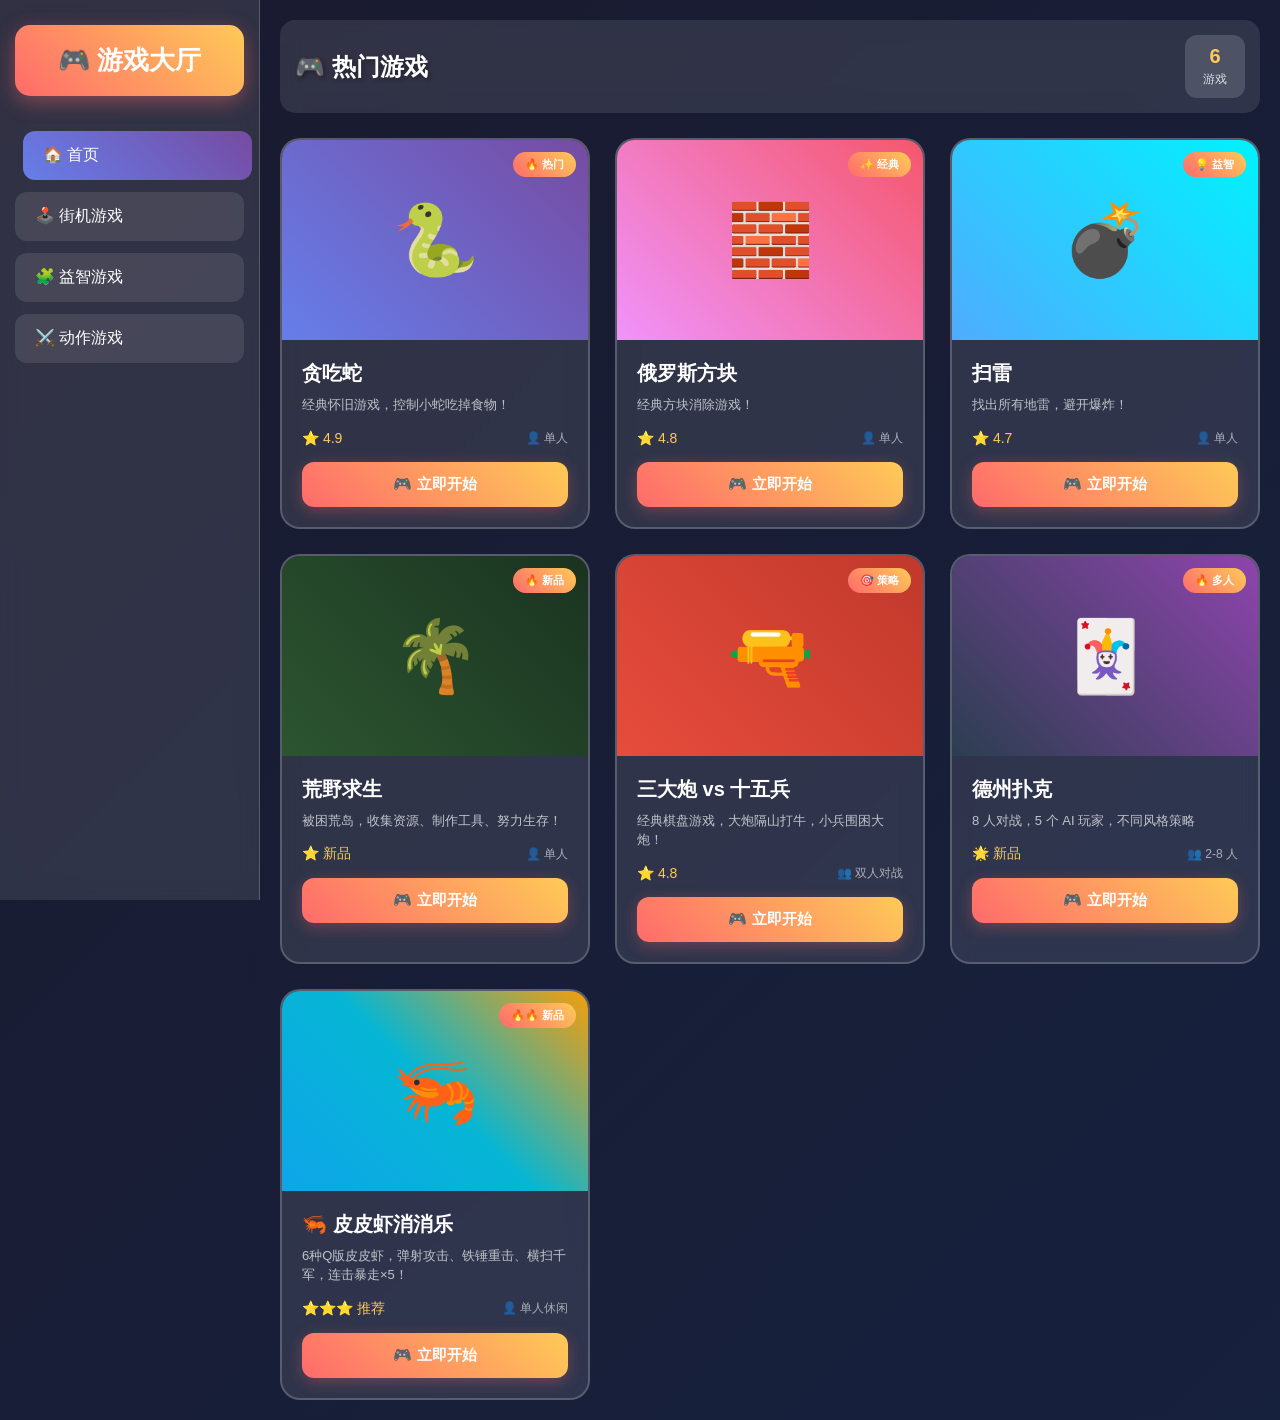
==== src/main/resources/static/index.html @ 5acffb3a "🦐 游戏大厅项目初始化 - Spring Boot 静态资源服务（8080端口） - 包含：炮弹大战、扑克、扫雷、贪吃蛇、生存模式、俄罗斯方块、皮皮虾消消乐 - 皮皮虾消消乐（mantis-shrim" ====
<!DOCTYPE html>
<html lang="zh-CN">
<head>
    <meta charset="UTF-8">
    <meta name="viewport" content="width=device-width, initial-scale=1.0, maximum-scale=1.0, user-scalable=no">
    <meta name="apple-mobile-web-app-capable" content="yes">
    <meta name="mobile-web-app-capable" content="yes">
    <title>🎮 游戏大厅</title>
    <style>
        * {
            margin: 0;
            padding: 0;
            box-sizing: border-box;
            -webkit-tap-highlight-color: transparent;
        }

        body {
            font-family: -apple-system, BlinkMacSystemFont, 'Segoe UI', 'Microsoft YaHei', sans-serif;
            background: linear-gradient(135deg, #1a1a2e 0%, #16213e 100%);
            min-height: 100vh;
            display: flex;
            overflow-x: hidden;
        }

        /* 移动端导航 */
        .mobile-nav {
            display: none;
            position: fixed;
            top: 0;
            left: 0;
            right: 0;
            background: rgba(26, 26, 46, 0.98);
            padding: 15px 20px;
            z-index: 100;
            box-shadow: 0 2px 20px rgba(0, 0, 0, 0.3);
        }

        .mobile-nav .logo {
            font-size: 22px;
            font-weight: bold;
            color: #fff;
            text-align: center;
        }

        /* 左侧导航栏 */
        .sidebar {
            width: 260px;
            background: rgba(255, 255, 255, 0.1);
            backdrop-filter: blur(10px);
            padding: 25px 15px;
            border-right: 1px solid rgba(255, 255, 255, 0.2);
            height: 100vh;
            position: sticky;
            top: 0;
            overflow-y: auto;
        }

        .logo {
            font-size: 26px;
            font-weight: bold;
            color: #fff;
            text-align: center;
            margin-bottom: 35px;
            padding: 18px;
            background: linear-gradient(45deg, #ff6b6b, #feca57);
            border-radius: 15px;
            box-shadow: 0 6px 20px rgba(255, 107, 107, 0.4);
        }

        .nav-menu {
            list-style: none;
        }

        .nav-menu li {
            margin-bottom: 12px;
        }

        .nav-menu a {
            display: flex;
            align-items: center;
            padding: 14px 20px;
            color: #fff;
            text-decoration: none;
            border-radius: 12px;
            transition: all 0.3s ease;
            background: rgba(255, 255, 255, 0.1);
            font-size: 16px;
        }

        .nav-menu a:hover,
        .nav-menu a.active {
            background: linear-gradient(45deg, #667eea, #764ba2);
            transform: translateX(8px);
        }

        /* 右侧游戏区 */
        .game-area {
            flex: 1;
            padding: 20px;
            overflow-y: auto;
        }

        .page-header {
            display: flex;
            justify-content: space-between;
            align-items: center;
            margin-bottom: 25px;
            padding: 15px;
            background: rgba(255, 255, 255, 0.1);
            backdrop-filter: blur(10px);
            border-radius: 15px;
        }

        .page-title {
            color: #fff;
            font-size: 24px;
            text-shadow: 2px 2px 4px rgba(0, 0, 0, 0.3);
        }

        .game-stats {
            display: flex;
            gap: 15px;
        }

        .stat-item {
            background: rgba(255, 255, 255, 0.15);
            padding: 10px 18px;
            border-radius: 12px;
            color: #fff;
            text-align: center;
        }

        .stat-value {
            font-size: 20px;
            font-weight: bold;
            color: #feca57;
        }

        .stat-label {
            font-size: 12px;
            opacity: 0.8;
            margin-top: 3px;
        }

        .games-grid {
            display: grid;
            grid-template-columns: repeat(auto-fill, minmax(300px, 1fr));
            gap: 25px;
        }

        .game-card {
            background: rgba(255, 255, 255, 0.1);
            backdrop-filter: blur(10px);
            border-radius: 20px;
            overflow: hidden;
            transition: all 0.4s ease;
            border: 2px solid rgba(255, 255, 255, 0.2);
            cursor: pointer;
            position: relative;
        }

        .game-card:hover {
            transform: translateY(-10px);
            box-shadow: 0 15px 40px rgba(0, 0, 0, 0.3);
        }

        .game-thumbnail {
            width: 100%;
            height: 200px;
            background: linear-gradient(45deg, #667eea, #764ba2);
            display: flex;
            align-items: center;
            justify-content: center;
            font-size: 70px;
            position: relative;
        }

        .game-badge {
            position: absolute;
            top: 12px;
            right: 12px;
            background: linear-gradient(45deg, #ff6b6b, #feca57);
            color: #fff;
            padding: 5px 12px;
            border-radius: 15px;
            font-size: 11px;
            font-weight: bold;
        }

        .game-info {
            padding: 20px;
        }

        .game-name {
            color: #fff;
            font-size: 20px;
            font-weight: bold;
            margin-bottom: 8px;
        }

        .game-desc {
            color: rgba(255, 255, 255, 0.7);
            font-size: 13px;
            line-height: 1.5;
            margin-bottom: 15px;
        }

        .game-meta {
            display: flex;
            justify-content: space-between;
            align-items: center;
            margin-bottom: 15px;
        }

        .game-rating {
            display: flex;
            align-items: center;
            gap: 4px;
            color: #feca57;
            font-size: 14px;
        }

        .game-players {
            color: rgba(255, 255, 255, 0.6);
            font-size: 12px;
        }

        .play-btn {
            width: 100%;
            padding: 13px;
            background: linear-gradient(45deg, #ff6b6b, #feca57);
            color: #fff;
            border: none;
            border-radius: 12px;
            cursor: pointer;
            font-size: 15px;
            font-weight: bold;
            transition: all 0.3s ease;
            box-shadow: 0 4px 15px rgba(255, 107, 107, 0.3);
        }

        .play-btn:active {
            transform: scale(0.98);
        }

        /* 游戏窗口 - 全屏效果 */
        .game-window {
            display: none;
            position: fixed;
            top: 0;
            left: 0;
            width: 100vw;
            height: 100vh;
            background: rgba(0, 0, 0, 0.98);
            z-index: 9999;
            justify-content: center;
            align-items: center;
            flex-direction: column;
            padding: 0;
            overflow: hidden;
        }

        .game-window.active {
            display: flex;
            animation: fadeIn 0.3s ease;
        }

        @keyframes fadeIn {
            from { opacity: 0; }
            to { opacity: 1; }
        }

        .game-frame {
            background: #000;
            border-radius: 0;
            padding: 0;
            width: 100%;
            height: 100%;
            max-width: 100%;
            max-height: 100vh;
            overflow: hidden;
            display: flex;
            flex-direction: column;
        }

        .game-header {
            display: flex;
            justify-content: space-between;
            align-items: center;
            padding: 15px 25px;
            background: linear-gradient(90deg, rgba(102, 126, 234, 0.9), rgba(118, 75, 162, 0.9));
            backdrop-filter: blur(10px);
            border-bottom: 2px solid rgba(255, 255, 255, 0.1);
        }

        .game-title {
            color: #fff;
            font-size: 24px;
            font-weight: bold;
            text-shadow: 0 2px 10px rgba(0, 0, 0, 0.5);
        }

        .close-btn {
            padding: 12px 35px;
            background: linear-gradient(45deg, #ff6b6b, #ee5a6f);
            color: #fff;
            border: none;
            border-radius: 25px;
            cursor: pointer;
            font-size: 16px;
            font-weight: bold;
            box-shadow: 0 4px 15px rgba(255, 107, 107, 0.4);
            transition: all 0.3s ease;
        }

        .close-btn:hover {
            transform: translateY(-2px);
            box-shadow: 0 6px 20px rgba(255, 107, 107, 0.6);
        }

        .close-btn:active {
            transform: scale(0.95);
        }

        /* 移动端虚拟按键 */
        .mobile-controls {
            display: none;
            position: fixed;
            bottom: 20px;
            left: 50%;
            transform: translateX(-50%);
            padding: 20px;
            background: rgba(0, 0, 0, 0.5);
            backdrop-filter: blur(10px);
            z-index: 100;
            border-radius: 20px;
            margin-bottom: 20px;
        }

        .mobile-controls.active {
            display: block;
        }

        .control-pad {
            display: grid;
            grid-template-columns: repeat(3, 60px);
            grid-template-rows: repeat(2, 60px);
            gap: 10px;
            justify-content: center;
            margin: 0 auto;
        }

        .control-btn {
            width: 60px;
            height: 60px;
            background: rgba(255, 255, 255, 0.2);
            border: 2px solid rgba(255, 255, 255, 0.3);
            border-radius: 15px;
            color: #fff;
            font-size: 24px;
            display: flex;
            justify-content: center;
            align-items: center;
            cursor: pointer;
            user-select: none;
            -webkit-user-select: none;
        }

        .control-btn:active {
            background: rgba(255, 255, 255, 0.4);
            transform: scale(0.95);
        }

        .control-btn.up { grid-column: 2; grid-row: 1; }
        .control-btn.left { grid-column: 1; grid-row: 2; }
        .control-btn.down { grid-column: 2; grid-row: 2; }
        .control-btn.right { grid-column: 3; grid-row: 2; }

        /* 响应式设计 */
        @media (max-width: 768px) {
            .sidebar {
                display: none;
            }

            .mobile-nav {
                display: block;
            }

            .game-area {
                padding: 15px;
                margin-top: 60px;
            }

            .page-header {
                flex-direction: column;
                gap: 15px;
                text-align: center;
            }

            .page-title {
                font-size: 20px;
            }

            .games-grid {
                grid-template-columns: 1fr;
                gap: 20px;
            }

            .game-thumbnail {
                height: 180px;
                font-size: 60px;
            }

            .game-window {
                padding: 10px;
            }

            .game-frame {
                padding: 10px;
                border-radius: 10px;
            }

            canvas {
                max-width: 100% !important;
                height: auto !important;
            }
        }

        /* 滚动条美化 */
        ::-webkit-scrollbar {
            width: 6px;
        }

        ::-webkit-scrollbar-track {
            background: rgba(255, 255, 255, 0.1);
        }

        ::-webkit-scrollbar-thumb {
            background: linear-gradient(45deg, #667eea, #764ba2);
            border-radius: 3px;
        }
    </style>
</head>
<body>
    <!-- 移动端顶部导航 -->
    <div class="mobile-nav">
        <div class="logo">🎮 游戏大厅</div>
    </div>

    <!-- 左侧导航栏 -->
    <div class="sidebar">
        <div class="logo">🎮 游戏大厅</div>
        <ul class="nav-menu">
            <li><a href="#" class="active">🏠 首页</a></li>
            <li><a href="#">🕹️ 街机游戏</a></li>
            <li><a href="#">🧩 益智游戏</a></li>
            <li><a href="#">⚔️ 动作游戏</a></li>
        </ul>
    </div>

    <!-- 右侧游戏区 -->
    <div class="game-area">
        <div class="page-header">
            <h1 class="page-title">🎮 热门游戏</h1>
            <div class="game-stats">
                <div class="stat-item">
                    <div class="stat-value">6</div>
                    <div class="stat-label">游戏</div>
                </div>
            </div>
        </div>

        <div class="games-grid">
            <!-- 贪吃蛇 -->
            <div class="game-card snake-card">
                <div class="game-thumbnail">🐍</div>
                <span class="game-badge">🔥 热门</span>
                <div class="game-info">
                    <div class="game-name">贪吃蛇</div>
                    <div class="game-desc">经典怀旧游戏，控制小蛇吃掉食物！</div>
                    <div class="game-meta">
                        <div class="game-rating">⭐ 4.9</div>
                        <div class="game-players">👤 单人</div>
                    </div>
                    <button class="play-btn" onclick="openGame('snake')">🎮 立即开始</button>
                </div>
            </div>

            <!-- 俄罗斯方块 -->
            <div class="game-card tetris-card">
                <div class="game-thumbnail" style="background: linear-gradient(45deg, #f093fb, #f5576c);">🧱</div>
                <span class="game-badge">✨ 经典</span>
                <div class="game-info">
                    <div class="game-name">俄罗斯方块</div>
                    <div class="game-desc">经典方块消除游戏！</div>
                    <div class="game-meta">
                        <div class="game-rating">⭐ 4.8</div>
                        <div class="game-players">👤 单人</div>
                    </div>
                    <button class="play-btn" onclick="openGame('tetris')">🎮 立即开始</button>
                </div>
            </div>

            <!-- 扫雷 -->
            <div class="game-card minesweeper-card">
                <div class="game-thumbnail" style="background: linear-gradient(45deg, #4facfe, #00f2fe);">💣</div>
                <span class="game-badge">💡 益智</span>
                <div class="game-info">
                    <div class="game-name">扫雷</div>
                    <div class="game-desc">找出所有地雷，避开爆炸！</div>
                    <div class="game-meta">
                        <div class="game-rating">⭐ 4.7</div>
                        <div class="game-players">👤 单人</div>
                    </div>
                    <button class="play-btn" onclick="openGame('minesweeper')">🎮 立即开始</button>
                </div>
            </div>

            <!-- 荒野求生 -->
            <div class="game-card survival-card">
                <div class="game-thumbnail" style="background: linear-gradient(45deg, #2c5530, #1a3320);">🌴</div>
                <span class="game-badge">🔥 新品</span>
                <div class="game-info">
                    <div class="game-name">荒野求生</div>
                    <div class="game-desc">被困荒岛，收集资源、制作工具、努力生存！</div>
                    <div class="game-meta">
                        <div class="game-rating">⭐ 新品</div>
                        <div class="game-players">👤 单人</div>
                    </div>
                    <button class="play-btn" onclick="openGame('survival')">🎮 立即开始</button>
                </div>
            </div>

            <!-- 三大炮 vs 十五兵 -->
            <div class="game-card cannon-card">
                <div class="game-thumbnail" style="background: linear-gradient(45deg, #e74c3c, #c0392b);">🔫</div>
                <span class="game-badge">🎯 策略</span>
                <div class="game-info">
                    <div class="game-name">三大炮 vs 十五兵</div>
                    <div class="game-desc">经典棋盘游戏，大炮隔山打牛，小兵围困大炮！</div>
                    <div class="game-meta">
                        <div class="game-rating">⭐ 4.8</div>
                        <div class="game-players">👥 双人对战</div>
                    </div>
                    <button class="play-btn" onclick="openGame('cannon')">🎮 立即开始</button>
                </div>
            </div>

            <!-- 德州扑克 -->
            <div class="game-card poker-card">
                <div class="game-thumbnail" style="background: linear-gradient(45deg, #2c3e50, #8e44ad);">🃏</div>
                <span class="game-badge">🔥 多人</span>
                <div class="game-info">
                    <div class="game-name">德州扑克</div>
                    <div class="game-desc">8 人对战，5 个 AI 玩家，不同风格策略</div>
                    <div class="game-meta">
                        <div class="game-rating">🌟 新品</div>
                        <div class="game-players">👥 2-8 人</div>
                    </div>
                    <button class="play-btn" onclick="openGame('poker')">🎮 立即开始</button>
                </div>
            </div>

            <!-- 皮皮虾消消乐 -->
            <div class="game-card shrimp-card">
                <div class="game-thumbnail" style="background: linear-gradient(45deg, #0ea5e9, #06b6d4, #f59e0b);">🦐</div>
                <span class="game-badge">🔥🔥 新品</span>
                <div class="game-info">
                    <div class="game-name">🦐 皮皮虾消消乐</div>
                    <div class="game-desc">6种Q版皮皮虾，弹射攻击、铁锤重击、横扫千军，连击暴走×5！</div>
                    <div class="game-meta">
                        <div class="game-rating">⭐⭐⭐ 推荐</div>
                        <div class="game-players">👤 单人休闲</div>
                    </div>
                    <button class="play-btn" onclick="openGame('shrimp')">🎮 立即开始</button>
                </div>
            </div>
        </div>
    </div>

    <!-- 三大炮游戏窗口 -->
    <div class="game-window" id="cannonWindow">
        <div class="game-frame">
            <div class="game-header">
                <div class="game-title">🔫 三大炮 vs 十五兵</div>
                <button class="close-btn" onclick="closeGame('cannon')">退出</button>
            </div>
            <iframe src="cannon.html" style="width: 100%; height: calc(100% - 70px); border: none; flex: 1;"></iframe>
        </div>
    </div>

    <!-- 贪吃蛇游戏窗口 -->
    <div class="game-window" id="snakeWindow">
        <div class="game-frame">
            <div class="game-header">
                <div class="game-title">🐍 贪吃蛇</div>
                <button class="close-btn" onclick="closeGame('snake')">退出</button>
            </div>
            <div style="display: flex; justify-content: space-around; padding: 15px; background: rgba(102, 126, 234, 0.3);">
                <div style="color: #fff; font-size: 18px;">得分：<span id="snakeScore" style="color: #feca57; font-weight: bold;">0</span></div>
                <div style="color: #fff; font-size: 18px;">关卡：<span id="snakeLevel" style="color: #5f27cd; font-weight: bold;">1</span></div>
                <button onclick="startSnakeGame()" style="padding: 8px 20px; background: linear-gradient(45deg, #feca57, #ff9f43); border: none; border-radius: 20px; color: #fff; font-weight: bold; cursor: pointer;">▶️ 开始</button>
            </div>
            <div style="flex: 1; display: flex; justify-content: center; align-items: center; overflow: hidden;">
                <canvas id="snakeCanvas" width="400" height="500"></canvas>
            </div>
            <div class="mobile-controls" id="snakeControls">
                <div class="control-pad">
                    <div class="control-btn up" onclick="snakeControl('up')">⬆️</div>
                    <div class="control-btn left" onclick="snakeControl('left')">⬅️</div>
                    <div class="control-btn down" onclick="snakeControl('down')">⬇️</div>
                    <div class="control-btn right" onclick="snakeControl('right')">➡️</div>
                </div>
            </div>
        </div>
    </div>

    <!-- 俄罗斯方块游戏窗口 -->
    <div class="game-window" id="tetrisWindow">
        <div class="game-frame">
            <div class="game-header">
                <div class="game-title">🧱 俄罗斯方块</div>
                <button class="close-btn" onclick="closeGame('tetris')">退出</button>
            </div>
            <iframe src="tetris.html" style="width: 100%; max-width: 400px; height: 600px; border: none;"></iframe>
        </div>
    </div>

    <!-- 扫雷游戏窗口 -->
    <div class="game-window" id="minesweeperWindow">
        <div class="game-frame">
            <div class="game-header">
                <div class="game-title">💣 扫雷</div>
                <button class="close-btn" onclick="closeGame('minesweeper')">退出</button>
            </div>
            <iframe src="minesweeper.html" style="width: 100%; max-width: 500px; height: 650px; border: none;"></iframe>
        </div>
    </div>

    <!-- 荒野求生游戏窗口 -->
    <div class="game-window" id="survivalWindow">
        <div class="game-frame">
            <div class="game-header">
                <div class="game-title">🌴 荒野求生</div>
                <button class="close-btn" onclick="closeGame('survival')">退出</button>
            </div>
            <div style="flex: 1; overflow: hidden;">
                <iframe src="survival-map.html" style="width: 100%; height: 100%; border: none;"></iframe>
            </div>
        </div>
    </div>

    <!-- 德州扑克游戏窗口 -->
    <div class="game-window" id="pokerWindow">
        <div class="game-frame" style="max-width: 100%; width: 100%;">
            <div class="game-header">
                <div class="game-title">🃏 德州扑克</div>
                <button class="close-btn" onclick="closeGame('poker')">退出</button>
            </div>
            <iframe src="poker/index.html" style="width: 100%; height: calc(100% - 70px); border: none; flex: 1;"></iframe>
        </div>
    </div>

    <!-- 皮皮虾消消乐游戏窗口 -->
    <div class="game-window" id="shrimpWindow">
        <div class="game-frame" style="max-width: 100%; width: 100%;">
            <div class="game-header">
                <div class="game-title">🦐 皮皮虾消消乐</div>
                <button class="close-btn" onclick="closeGame('shrimp')">退出</button>
            </div>
            <iframe src="mantis-shrimp.html" style="width: 100%; height: calc(100% - 70px); border: none; flex: 1;"></iframe>
        </div>
    </div>

    <script>
        // 导航
        document.querySelectorAll('.nav-menu a').forEach(link => {
            link.addEventListener('click', function(e) {
                e.preventDefault();
                document.querySelectorAll('.nav-menu a').forEach(l => l.classList.remove('active'));
                this.classList.add('active');
            });
        });

        // 游戏变量
        let gameInterval = null;
        let snake = [];
        let food = {};
        let direction = 'right';
        let nextDirection = 'right';
        let score = 0;
        let level = 1;
        let gridSize = 20;
        let canvas, ctx;
        let gameRunning = false;
        let isMobile = /Android|iPhone|iPad|iPod/i.test(navigator.userAgent);
        let gameSpeed = 200; // 初始速度（毫秒）

        function openGame(gameType) {
            if (gameType === 'snake') {
                document.getElementById('snakeWindow').classList.add('active');
                if (isMobile) {
                    document.getElementById('snakeControls').classList.add('active');
                }
                initSnakeGame();
            } else if (gameType === 'tetris') {
                document.getElementById('tetrisWindow').classList.add('active');
            } else if (gameType === 'minesweeper') {
                document.getElementById('minesweeperWindow').classList.add('active');
            } else if (gameType === 'survival') {
                document.getElementById('survivalWindow').classList.add('active');
            } else if (gameType === 'cannon') {
                document.getElementById('cannonWindow').classList.add('active');
            } else if (gameType === 'poker') {
                document.getElementById('pokerWindow').classList.add('active');
            } else if (gameType === 'shrimp') {
                document.getElementById('shrimpWindow').classList.add('active');
            }
        }

        function closeGame(gameType) {
            if (gameType === 'snake') {
                document.getElementById('snakeWindow').classList.remove('active');
                document.getElementById('snakeControls').classList.remove('active');
                if (gameInterval) clearInterval(gameInterval);
                gameRunning = false;
            } else if (gameType === 'tetris') {
                document.getElementById('tetrisWindow').classList.remove('active');
                const iframe = document.querySelector('#tetrisWindow iframe');
                iframe.src = iframe.src;
            } else if (gameType === 'minesweeper') {
                document.getElementById('minesweeperWindow').classList.remove('active');
                const iframe = document.querySelector('#minesweeperWindow iframe');
                iframe.src = iframe.src;
            } else if (gameType === 'survival') {
                document.getElementById('survivalWindow').classList.remove('active');
                const iframe = document.querySelector('#survivalWindow iframe');
                iframe.src = iframe.src;
            } else if (gameType === 'cannon') {
                document.getElementById('cannonWindow').classList.remove('active');
                const iframe = document.querySelector('#cannonWindow iframe');
                iframe.src = iframe.src;
            } else if (gameType === 'poker') {
                document.getElementById('pokerWindow').classList.remove('active');
                const iframe = document.querySelector('#pokerWindow iframe');
                iframe.src = iframe.src;
            } else if (gameType === 'shrimp') {
                document.getElementById('shrimpWindow').classList.remove('active');
                const iframe = document.querySelector('#shrimpWindow iframe');
                iframe.src = iframe.src;
            }
        }

        function initSnakeGame() {
            canvas = document.getElementById('snakeCanvas');
            ctx = canvas.getContext('2d');
            
            // 移动端适配
            if (isMobile) {
                canvas.width = Math.min(300, window.innerWidth - 60);
                canvas.height = canvas.width * 1.5;
                gridSize = canvas.width / 20;
            }

            snake = [
                {x: 5 * gridSize, y: 10 * gridSize},
                {x: 4 * gridSize, y: 10 * gridSize},
                {x: 3 * gridSize, y: 10 * gridSize}
            ];
            
            direction = 'right';
            nextDirection = 'right';
            score = 0;
            level = 1;
            gameSpeed = 200;
            gameRunning = false;
            
            updateScore();
            spawnFood();
            draw(); // 绘制初始状态
            
            document.addEventListener('keydown', handleKeyPress);
            
            // 不自动开始，等待玩家点击开始按钮
            if (gameInterval) clearInterval(gameInterval);
        }

        // 开始游戏
        function startSnakeGame() {
            // 如果游戏已经在运行，先停止
            if (gameRunning) {
                gameRunning = false;
                if (gameInterval) {
                    clearInterval(gameInterval);
                    gameInterval = null;
                }
                return;
            }
            
            // 重置游戏状态
            snake = [
                {x: 5 * gridSize, y: 10 * gridSize},
                {x: 4 * gridSize, y: 10 * gridSize},
                {x: 3 * gridSize, y: 10 * gridSize}
            ];
            direction = 'right';
            nextDirection = 'right';
            score = 0;
            level = 1;
            gameSpeed = 200;
            
            gameRunning = true;
            updateScore();
            spawnFood();
            
            if (gameInterval) clearInterval(gameInterval);
            gameInterval = setInterval(gameLoop, gameSpeed);
        }

        function snakeControl(dir) {
            if (!gameRunning) return;
            const opposites = {up: 'down', down: 'up', left: 'right', right: 'left'};
            if (direction !== opposites[dir]) {
                nextDirection = dir;
            }
        }

        function handleKeyPress(e) {
            if (!gameRunning) return;
            const keyMap = {ArrowUp: 'up', ArrowDown: 'down', ArrowLeft: 'left', ArrowRight: 'right'};
            if (keyMap[e.key]) {
                snakeControl(keyMap[e.key]);
                e.preventDefault();
            }
        }

        function gameLoop() {
            if (!gameRunning) return;
            
            direction = nextDirection;
            moveSnake();
            
            // 检查碰撞
            if (checkCollision()) {
                gameOver();
                return;
            }
            
            checkFood();
            draw();
        }

        function moveSnake() {
            const head = {x: snake[0].x, y: snake[0].y};
            const moves = {up: {y: -1}, down: {y: 1}, left: {x: -1}, right: {x: 1}};
            const move = moves[direction];
            if (move.x) head.x += move.x * gridSize;
            if (move.y) head.y += move.y * gridSize;
            snake.unshift(head);
        }

        function checkCollision() {
            const head = snake[0];
            
            // 检查是否撞墙
            if (head.x < 0 || head.x >= canvas.width || head.y < 0 || head.y >= canvas.height) {
                console.log('撞墙了！', head.x, head.y, canvas.width, canvas.height);
                return true;
            }
            
            // 检查是否撞到自己
            for (let i = 1; i < snake.length; i++) {
                if (head.x === snake[i].x && head.y === snake[i].y) {
                    console.log('撞到自己了！');
                    return true;
                }
            }
            
            return false;
        }

        function checkFood() {
            const head = snake[0];
            // 检查是否吃到食物（允许一定的误差范围）
            const distance = Math.abs(head.x - food.x) + Math.abs(head.y - food.y);
            
            if (distance < gridSize / 2) {
                // 吃到食物：加分、生成新食物、不移除尾巴（蛇变长）
                score += 10;
                updateScore();
                spawnFood();
                
                // 每 50 分升一级
                const newLevel = Math.floor(score / 50) + 1;
                if (newLevel > level) {
                    level = newLevel;
                    // 加快速度，最快 80ms
                    gameSpeed = Math.max(80, 200 - (level - 1) * 20);
                    clearInterval(gameInterval);
                    gameInterval = setInterval(gameLoop, gameSpeed);
                }
                // 不执行 snake.pop()，蛇就会变长
            } else {
                // 没吃到食物：移除尾巴，保持长度不变
                snake.pop();
            }
        }

        function spawnFood() {
            const cols = Math.floor(canvas.width / gridSize);
            const rows = Math.floor(canvas.height / gridSize);
            food = {
                x: Math.floor(Math.random() * cols) * gridSize,
                y: Math.floor(Math.random() * rows) * gridSize
            };
        }

        function draw() {
            // 清空画布
            ctx.fillStyle = '#000';
            ctx.fillRect(0, 0, canvas.width, canvas.height);
            
            // 绘制网格背景（可选）
            ctx.strokeStyle = '#1a1a2e';
            ctx.lineWidth = 1;
            for (let x = 0; x < canvas.width; x += gridSize) {
                ctx.beginPath();
                ctx.moveTo(x, 0);
                ctx.lineTo(x, canvas.height);
                ctx.stroke();
            }
            for (let y = 0; y < canvas.height; y += gridSize) {
                ctx.beginPath();
                ctx.moveTo(0, y);
                ctx.lineTo(canvas.width, y);
                ctx.stroke();
            }
            
            // 绘制蛇
            snake.forEach((segment, index) => {
                const isHead = index === 0;
                const isTail = index === snake.length - 1;
                const x = segment.x;
                const y = segment.y;
                const center = gridSize / 2;
                
                if (isHead) {
                    // 绘制蛇头
                    ctx.fillStyle = '#667eea';
                    
                    // 头部圆形
                    ctx.beginPath();
                    ctx.arc(x + center, y + center, gridSize / 2 - 1, 0, Math.PI * 2);
                    ctx.fill();
                    
                    // 眼睛（根据方向调整位置）
                    ctx.fillStyle = '#fff';
                    const eyeOffset = gridSize / 4;
                    const eyeSize = gridSize / 6;
                    
                    let eye1X, eye1Y, eye2X, eye2Y;
                    
                    if (direction === 'up') {
                        eye1X = x + center - eyeOffset;
                        eye1Y = y + center - eyeOffset;
                        eye2X = x + center + eyeOffset;
                        eye2Y = y + center - eyeOffset;
                    } else if (direction === 'down') {
                        eye1X = x + center - eyeOffset;
                        eye1Y = y + center + eyeOffset;
                        eye2X = x + center + eyeOffset;
                        eye2Y = y + center + eyeOffset;
                    } else if (direction === 'left') {
                        eye1X = x + center - eyeOffset;
                        eye1Y = y + center - eyeOffset;
                        eye2X = x + center - eyeOffset;
                        eye2Y = y + center + eyeOffset;
                    } else { // right
                        eye1X = x + center + eyeOffset;
                        eye1Y = y + center - eyeOffset;
                        eye2X = x + center + eyeOffset;
                        eye2Y = y + center + eyeOffset;
                    }
                    
                    ctx.beginPath();
                    ctx.arc(eye1X, eye1Y, eyeSize, 0, Math.PI * 2);
                    ctx.arc(eye2X, eye2Y, eyeSize, 0, Math.PI * 2);
                    ctx.fill();
                    
                    // 瞳孔
                    ctx.fillStyle = '#000';
                    ctx.beginPath();
                    ctx.arc(eye1X, eye1Y, eyeSize / 2, 0, Math.PI * 2);
                    ctx.arc(eye2X, eye2Y, eyeSize / 2, 0, Math.PI * 2);
                    ctx.fill();
                    
                    // 舌头
                    ctx.fillStyle = '#ff6b6b';
                    ctx.beginPath();
                    if (direction === 'up') {
                        ctx.moveTo(x + center, y + center - gridSize / 4);
                        ctx.lineTo(x + center, y - gridSize / 4);
                        ctx.lineTo(x + center - 3, y - gridSize / 3);
                        ctx.moveTo(x + center, y - gridSize / 4);
                        ctx.lineTo(x + center + 3, y - gridSize / 3);
                    } else if (direction === 'down') {
                        ctx.moveTo(x + center, y + center + gridSize / 4);
                        ctx.lineTo(x + center, y + gridSize + gridSize / 4);
                        ctx.lineTo(x + center - 3, y + gridSize + gridSize / 3);
                        ctx.moveTo(x + center, y + gridSize + gridSize / 4);
                        ctx.lineTo(x + center + 3, y + gridSize + gridSize / 3);
                    } else if (direction === 'left') {
                        ctx.moveTo(x + center - gridSize / 4, y + center);
                        ctx.lineTo(x - gridSize / 4, y + center);
                        ctx.lineTo(x - gridSize / 3, y + center - 3);
                        ctx.moveTo(x - gridSize / 4, y + center);
                        ctx.lineTo(x - gridSize / 3, y + center + 3);
                    } else { // right
                        ctx.moveTo(x + center + gridSize / 4, y + center);
                        ctx.lineTo(x + gridSize + gridSize / 4, y + center);
                        ctx.lineTo(x + gridSize + gridSize / 3, y + center - 3);
                        ctx.moveTo(x + gridSize + gridSize / 4, y + center);
                        ctx.lineTo(x + gridSize + gridSize / 3, y + center + 3);
                    }
                    ctx.stroke();
                    
                } else if (isTail) {
                    // 绘制蛇尾（渐变变细）
                    ctx.fillStyle = '#4facfe';
                    ctx.beginPath();
                    ctx.arc(x + center, y + center, gridSize / 3, 0, Math.PI * 2);
                    ctx.fill();
                    
                } else {
                    // 绘制蛇身体（渐变色）
                    const gradient = ctx.createRadialGradient(
                        x + center, y + center, 0,
                        x + center, y + center, gridSize / 2
                    );
                    gradient.addColorStop(0, '#5a67d8');
                    gradient.addColorStop(1, '#4facfe');
                    ctx.fillStyle = gradient;
                    
                    ctx.beginPath();
                    ctx.arc(x + center, y + center, gridSize / 2 - 2, 0, Math.PI * 2);
                    ctx.fill();
                    
                    // 身体纹理
                    ctx.strokeStyle = 'rgba(255, 255, 255, 0.2)';
                    ctx.lineWidth = 1;
                    ctx.beginPath();
                    ctx.arc(x + center, y + center, gridSize / 3, 0, Math.PI * 2);
                    ctx.stroke();
                }
            });
            
            // 绘制食物（苹果）
            ctx.fillStyle = '#ff6b6b';
            ctx.beginPath();
            ctx.arc(food.x + gridSize/2, food.y + gridSize/2, gridSize/2 - 3, 0, Math.PI * 2);
            ctx.fill();
            
            // 苹果叶子
            ctx.fillStyle = '#51cf66';
            ctx.beginPath();
            ctx.ellipse(food.x + gridSize/2, food.y + 3, 3, 5, Math.PI / 4, 0, Math.PI * 2);
            ctx.fill();
        }

        function updateScore() {
            document.getElementById('snakeScore').textContent = score;
            document.getElementById('snakeLevel').textContent = level;
        }

        function gameOver() {
            gameRunning = false;
            if (gameInterval) {
                clearInterval(gameInterval);
                gameInterval = null;
            }
            // 显示游戏结束信息
            setTimeout(() => {
                alert(`游戏结束！\n得分：${score}\n关卡：${level}`);
            }, 100);
        }
    </script>
</body>
</html>
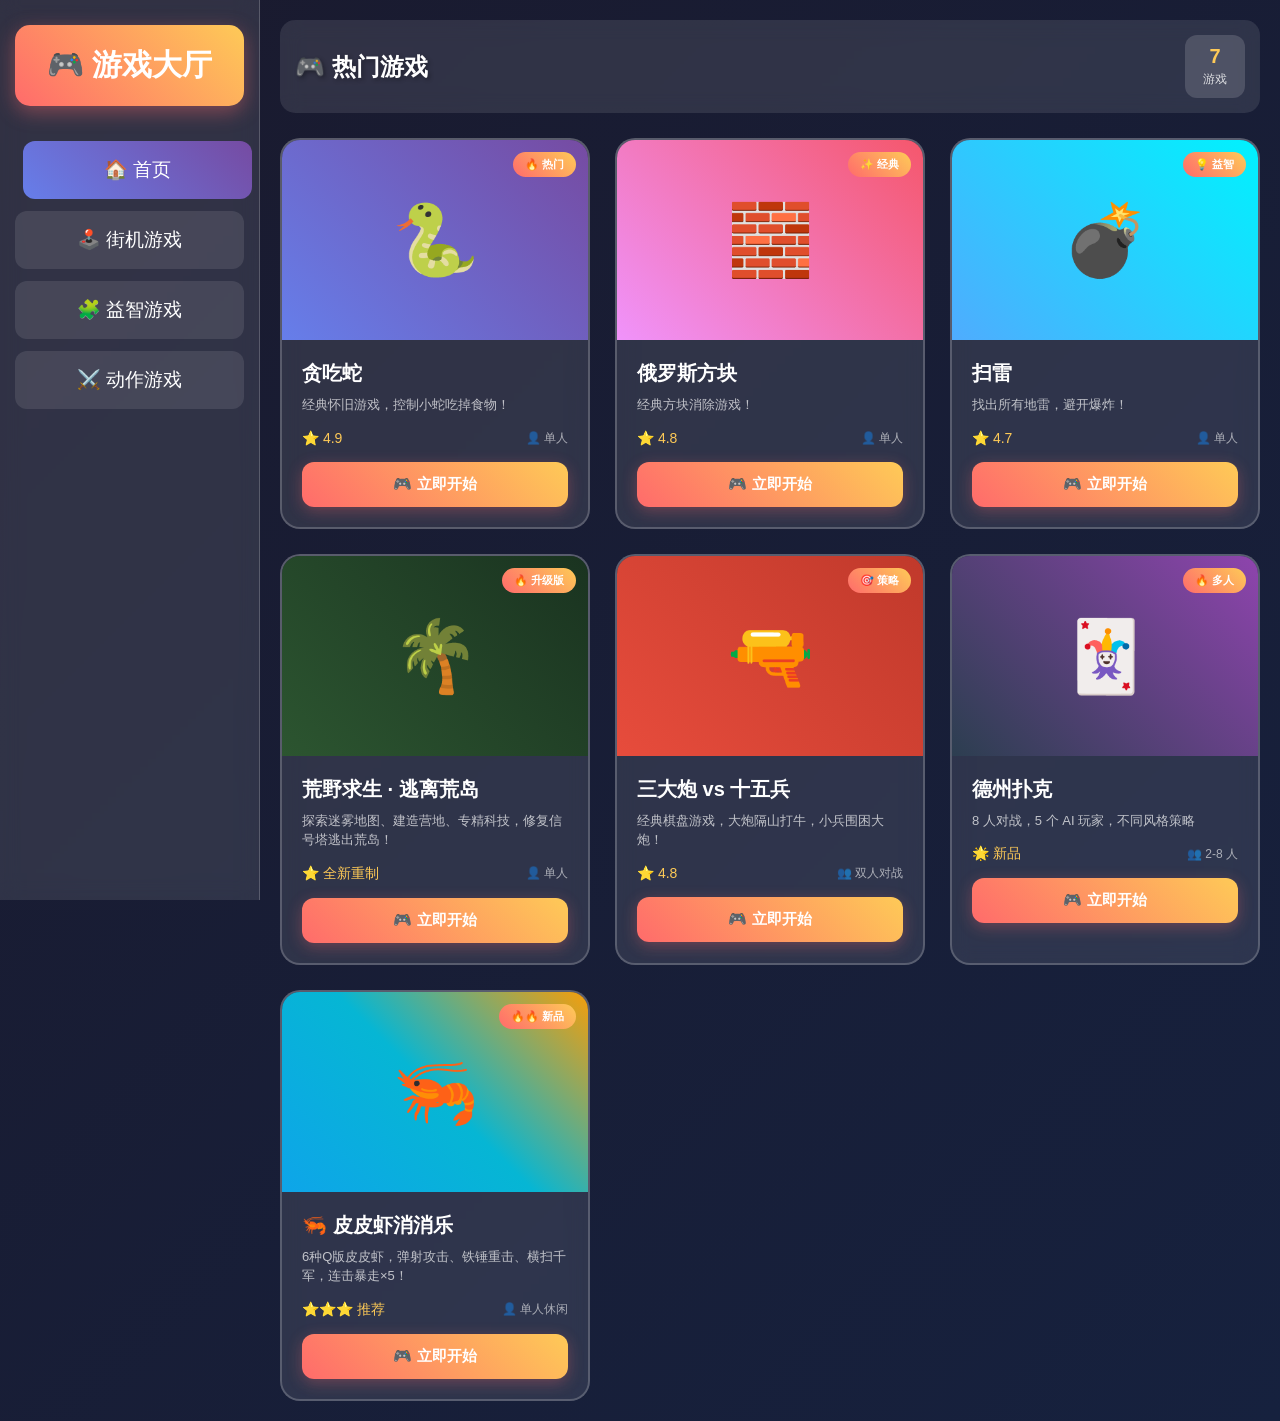
==== commit 197224c9: "feat: 游戏大厅功能迭代（炮台/扑克/荒野求生地图与商店） - 荒野求生：全局地图放大与缩放修复（applyWorldTransform 真实 scale） - 区域地图升级为 12×12 连贯地" ====
--- a/src/main/resources/static/index.html
+++ b/src/main/resources/static/index.html
@@ -56,12 +56,12 @@
         }
 
         .logo {
-            font-size: 26px;
+            font-size: 30px;
             font-weight: bold;
             color: #fff;
             text-align: center;
             margin-bottom: 35px;
-            padding: 18px;
+            padding: 20px 18px;
             background: linear-gradient(45deg, #ff6b6b, #feca57);
             border-radius: 15px;
             box-shadow: 0 6px 20px rgba(255, 107, 107, 0.4);
@@ -78,13 +78,16 @@
         .nav-menu a {
             display: flex;
             align-items: center;
-            padding: 14px 20px;
+            justify-content: center;
+            padding: 16px 20px;
             color: #fff;
             text-decoration: none;
             border-radius: 12px;
             transition: all 0.3s ease;
             background: rgba(255, 255, 255, 0.1);
-            font-size: 16px;
+            font-size: 19px;
+            font-weight: 500;
+            text-align: center;
         }
 
         .nav-menu a:hover,
@@ -451,10 +454,10 @@
     <div class="sidebar">
         <div class="logo">🎮 游戏大厅</div>
         <ul class="nav-menu">
-            <li><a href="#" class="active">🏠 首页</a></li>
-            <li><a href="#">🕹️ 街机游戏</a></li>
-            <li><a href="#">🧩 益智游戏</a></li>
-            <li><a href="#">⚔️ 动作游戏</a></li>
+            <li><a href="#" class="active" data-filter="all">🏠 首页</a></li>
+            <li><a href="#" data-filter="arcade">🕹️ 街机游戏</a></li>
+            <li><a href="#" data-filter="puzzle">🧩 益智游戏</a></li>
+            <li><a href="#" data-filter="action">⚔️ 动作游戏</a></li>
         </ul>
     </div>
 
@@ -464,7 +467,7 @@
             <h1 class="page-title">🎮 热门游戏</h1>
             <div class="game-stats">
                 <div class="stat-item">
-                    <div class="stat-value">6</div>
+                    <div class="stat-value" id="gameCount">7</div>
                     <div class="stat-label">游戏</div>
                 </div>
             </div>
@@ -472,7 +475,7 @@
 
         <div class="games-grid">
             <!-- 贪吃蛇 -->
-            <div class="game-card snake-card">
+            <div class="game-card snake-card" data-category="arcade">
                 <div class="game-thumbnail">🐍</div>
                 <span class="game-badge">🔥 热门</span>
                 <div class="game-info">
@@ -482,12 +485,12 @@
                         <div class="game-rating">⭐ 4.9</div>
                         <div class="game-players">👤 单人</div>
                     </div>
-                    <button class="play-btn" onclick="openGame('snake')">🎮 立即开始</button>
+                    <a href="snake.html" class="play-btn" style="text-decoration: none; display: block; text-align: center;">🎮 立即开始</a>
                 </div>
             </div>
 
             <!-- 俄罗斯方块 -->
-            <div class="game-card tetris-card">
+            <div class="game-card tetris-card" data-category="arcade">
                 <div class="game-thumbnail" style="background: linear-gradient(45deg, #f093fb, #f5576c);">🧱</div>
                 <span class="game-badge">✨ 经典</span>
                 <div class="game-info">
@@ -497,12 +500,12 @@
                         <div class="game-rating">⭐ 4.8</div>
                         <div class="game-players">👤 单人</div>
                     </div>
-                    <button class="play-btn" onclick="openGame('tetris')">🎮 立即开始</button>
+                    <a href="tetris.html" class="play-btn" style="text-decoration: none; display: block; text-align: center;">🎮 立即开始</a>
                 </div>
             </div>
 
             <!-- 扫雷 -->
-            <div class="game-card minesweeper-card">
+            <div class="game-card minesweeper-card" data-category="puzzle">
                 <div class="game-thumbnail" style="background: linear-gradient(45deg, #4facfe, #00f2fe);">💣</div>
                 <span class="game-badge">💡 益智</span>
                 <div class="game-info">
@@ -512,27 +515,27 @@
                         <div class="game-rating">⭐ 4.7</div>
                         <div class="game-players">👤 单人</div>
                     </div>
-                    <button class="play-btn" onclick="openGame('minesweeper')">🎮 立即开始</button>
+                    <a href="minesweeper.html" class="play-btn" style="text-decoration: none; display: block; text-align: center;">🎮 立即开始</a>
                 </div>
             </div>
 
             <!-- 荒野求生 -->
-            <div class="game-card survival-card">
+            <div class="game-card survival-card" data-category="action">
                 <div class="game-thumbnail" style="background: linear-gradient(45deg, #2c5530, #1a3320);">🌴</div>
-                <span class="game-badge">🔥 新品</span>
+                <span class="game-badge">🔥 升级版</span>
                 <div class="game-info">
-                    <div class="game-name">荒野求生</div>
-                    <div class="game-desc">被困荒岛，收集资源、制作工具、努力生存！</div>
+                    <div class="game-name">荒野求生 · 逃离荒岛</div>
+                    <div class="game-desc">探索迷雾地图、建造营地、专精科技，修复信号塔逃出荒岛！</div>
                     <div class="game-meta">
-                        <div class="game-rating">⭐ 新品</div>
+                        <div class="game-rating">⭐ 全新重制</div>
                         <div class="game-players">👤 单人</div>
                     </div>
-                    <button class="play-btn" onclick="openGame('survival')">🎮 立即开始</button>
+                    <a href="survival.html" class="play-btn" style="text-decoration: none; display: block; text-align: center;">🎮 立即开始</a>
                 </div>
             </div>
 
             <!-- 三大炮 vs 十五兵 -->
-            <div class="game-card cannon-card">
+            <div class="game-card cannon-card" data-category="puzzle">
                 <div class="game-thumbnail" style="background: linear-gradient(45deg, #e74c3c, #c0392b);">🔫</div>
                 <span class="game-badge">🎯 策略</span>
                 <div class="game-info">
@@ -542,12 +545,12 @@
                         <div class="game-rating">⭐ 4.8</div>
                         <div class="game-players">👥 双人对战</div>
                     </div>
-                    <button class="play-btn" onclick="openGame('cannon')">🎮 立即开始</button>
+                    <a href="cannon.html" class="play-btn" style="text-decoration: none; display: block; text-align: center;">🎮 立即开始</a>
                 </div>
             </div>
 
             <!-- 德州扑克 -->
-            <div class="game-card poker-card">
+            <div class="game-card poker-card" data-category="action">
                 <div class="game-thumbnail" style="background: linear-gradient(45deg, #2c3e50, #8e44ad);">🃏</div>
                 <span class="game-badge">🔥 多人</span>
                 <div class="game-info">
@@ -557,12 +560,12 @@
                         <div class="game-rating">🌟 新品</div>
                         <div class="game-players">👥 2-8 人</div>
                     </div>
-                    <button class="play-btn" onclick="openGame('poker')">🎮 立即开始</button>
+                    <a href="poker/index.html" class="play-btn" style="text-decoration: none; display: block; text-align: center;">🎮 立即开始</a>
                 </div>
             </div>
 
             <!-- 皮皮虾消消乐 -->
-            <div class="game-card shrimp-card">
+            <div class="game-card shrimp-card" data-category="arcade">
                 <div class="game-thumbnail" style="background: linear-gradient(45deg, #0ea5e9, #06b6d4, #f59e0b);">🦐</div>
                 <span class="game-badge">🔥🔥 新品</span>
                 <div class="game-info">
@@ -572,7 +575,7 @@
                         <div class="game-rating">⭐⭐⭐ 推荐</div>
                         <div class="game-players">👤 单人休闲</div>
                     </div>
-                    <button class="play-btn" onclick="openGame('shrimp')">🎮 立即开始</button>
+                    <a href="mantis-shrimp.html" class="play-btn" style="text-decoration: none; display: block; text-align: center;">🎮 立即开始</a>
                 </div>
             </div>
         </div>
@@ -645,7 +648,7 @@
                 <button class="close-btn" onclick="closeGame('survival')">退出</button>
             </div>
             <div style="flex: 1; overflow: hidden;">
-                <iframe src="survival-map.html" style="width: 100%; height: 100%; border: none;"></iframe>
+                <iframe src="survival.html" style="width: 100%; height: 100%; border: none;"></iframe>
             </div>
         </div>
     </div>
@@ -674,11 +677,26 @@
 
     <script>
         // 导航
+        const gameCards = document.querySelectorAll('.game-card');
+
+        // 动态统计游戏数量（避免写死导致与实际卡片数不一致）
+        const gameCountEl = document.getElementById('gameCount');
+        if (gameCountEl) gameCountEl.textContent = gameCards.length;
+
+        // 按分类筛选游戏（首页显示全部）
+        function filterGames(category) {
+            gameCards.forEach(card => {
+                const match = (category === 'all') || (card.dataset.category === category);
+                card.style.display = match ? '' : 'none';
+            });
+        }
+
         document.querySelectorAll('.nav-menu a').forEach(link => {
             link.addEventListener('click', function(e) {
                 e.preventDefault();
                 document.querySelectorAll('.nav-menu a').forEach(l => l.classList.remove('active'));
                 this.classList.add('active');
+                filterGames(this.dataset.filter || 'all');
             });
         });
 
